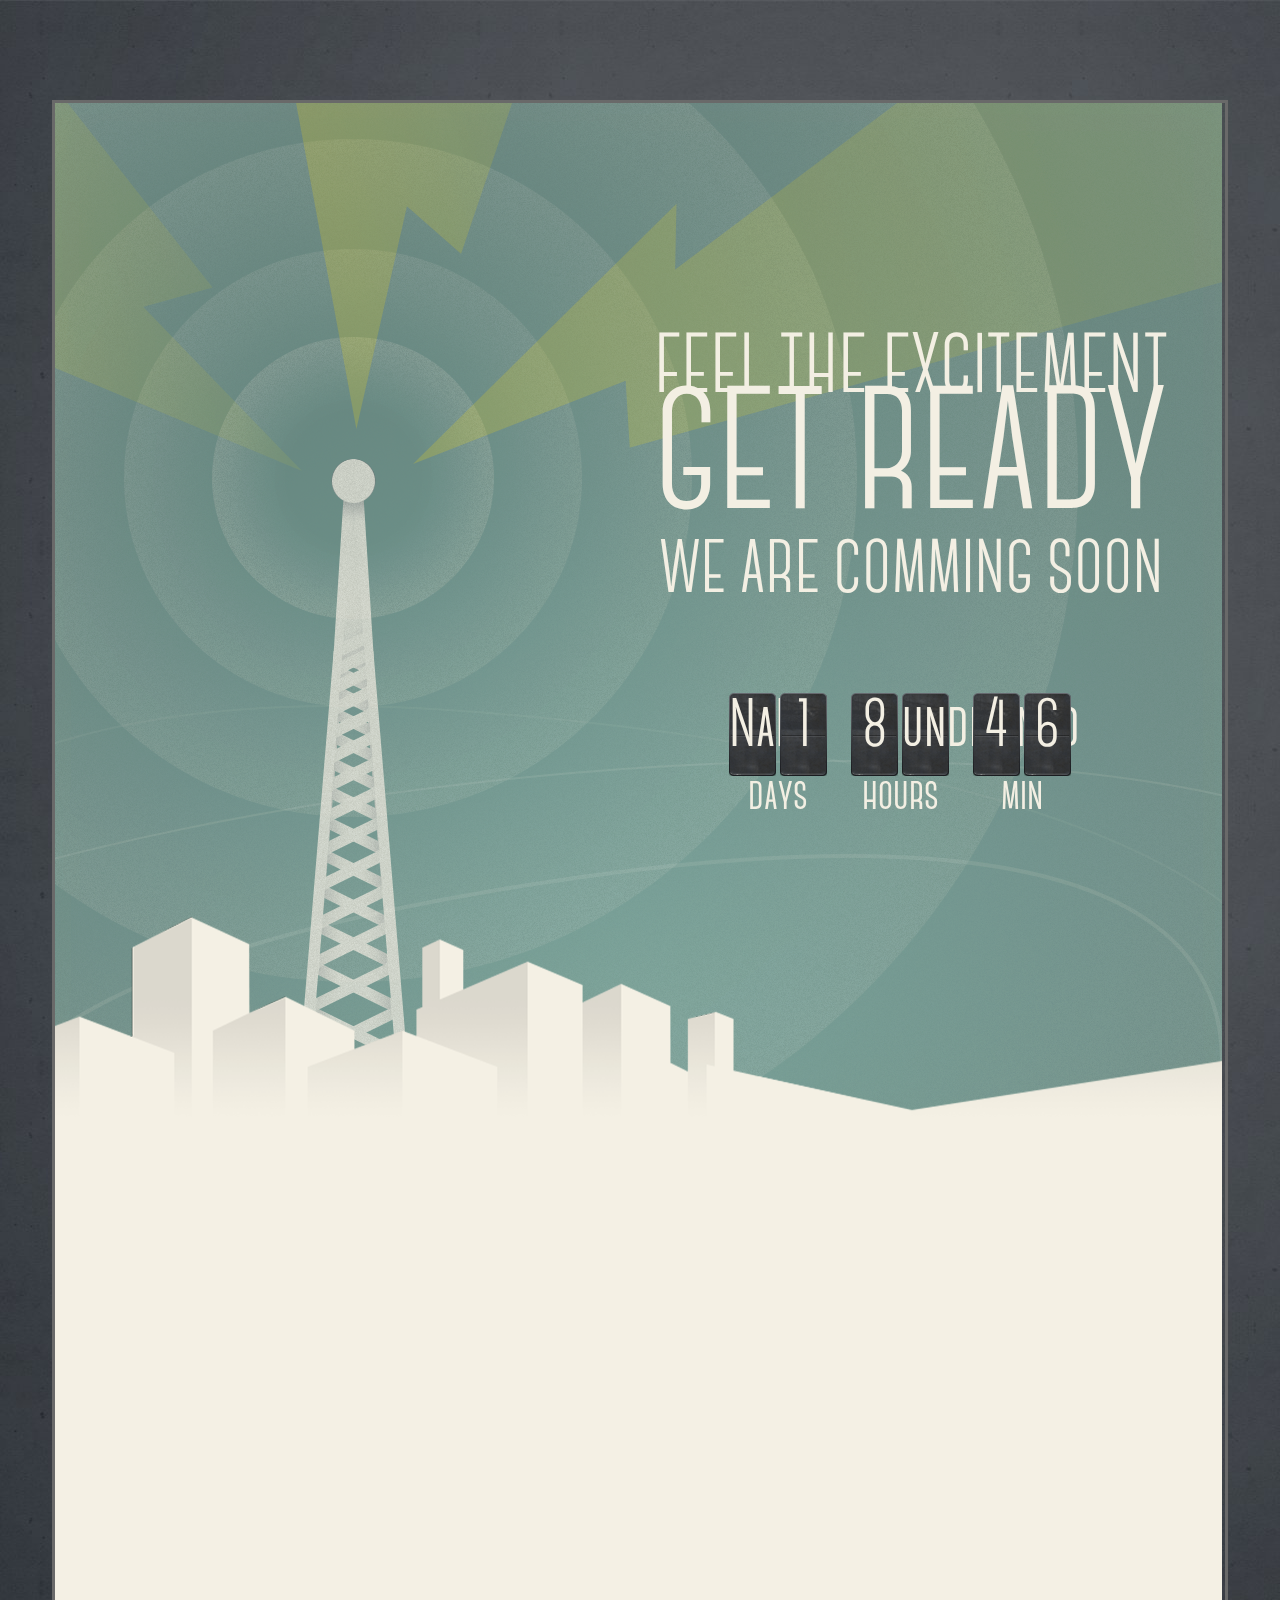
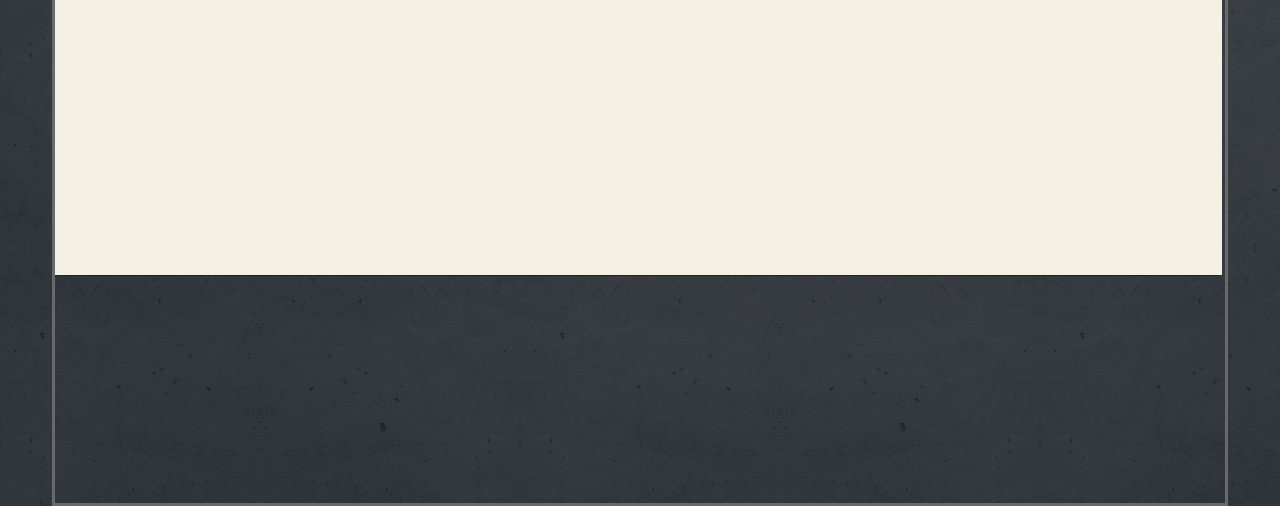
==== index.html @ 2c1621ba "Add timer script" ====
<!DOCTYPE html>
<html lang="en">
<head>
    <meta charset="UTF-8">
    <meta http-equiv="X-UA-Compatible" content="IE=edge">
    <meta name="viewport" content="width=device-width, initial-scale=1.0">
    <link rel="stylesheet" href="style/reset.css">
    <link rel="stylesheet" href="style/fontStyle.css">
    <link rel="stylesheet" href="style/style.css">
    <title>Document</title>
</head>
<body>
    <div class="content">
        <div class="main-text-box">
            <p class="elem1" id="elem1">
                Feel the excitement 
            </p>

            <p class="elem2" >
                Get Ready
            </p>

            <p class="elem3" >
                We are comming soon
            </p>
        </div>

        <div class="timer-container">

            <div class="days">

                <div class="bg">
                    <div class="bg-item">
                        <p id="d1">1</p>
                    </div>

                    <div class="bg-item">
                        <p id="d2">2</p>
                    </div>

                </div>
                <h1>days</h1>
            </div>

            
            <div class="days">

                <div class="bg">
                    <div class="bg-item">
                        <p id="h1">1</p>
                    </div>

                    <div class="bg-item">
                        <p id="h2" >2</p>
                    </div>
                    
                </div>
                <h1>hours</h1>
            </div>

            
            <div class="days">

                <div class="bg">
                    <div class="bg-item">
                        <p id="m1" >1</p>
                    </div>

                    <div class="bg-item">
                        <p id="m2" >2</p>
                    </div>
                    
                </div>
                <h1>min</h1>
            </div>

        </div>

        <div class="timer" id="timer" >
            <span id="d" ></span>
            <span id="h" ></span>
            <span id="m" ></span>
            <span id="s" ></span>
        </div> 

    </div>

    <script src="script/script.js"></script>
</body>
</html>
---- style/fontStyle.css ----
@font-face {
    font-family: 'CanterBold';
    src:url('../fonts/CanterBold.ttf.woff') format('woff'),
        url('../fonts/CanterBold.ttf.svg#CanterBold') format('svg'),
        url('../fonts/CanterBold.ttf.eot'),
        url('../fonts/CanterBold.ttf.eot?#iefix') format('embedded-opentype'); 
    font-weight: normal;
    font-style: normal;
}

body { 
    font-family: 'CanterBold';
 }  

.elem1 {
    font-family: 'CanterBold';
}

.elem2 {
    font-family: 'CanterBold';
}

.elem3 {
    font-family: 'CanterBold';
}
---- style/style.css ----
body {
  display: flex;
  align-items: center;
  background: url(../img/cooper_1.jpg);
  color: #f3efe3; }

.content {
  width: 1170px;
  height: 2000px;
  border: 3px solid #696969;
  margin: 0 auto;
  margin-top: 100px;
  background: url(../img/cooperr.png) no-repeat; }

.main-text-box {
  display: flex;
  flex-direction: column;
  align-items: center;
  margin-top: 246px;
  margin-left: 599px;
  width: 515px;
  height: 258px; }
  .main-text-box p {
    text-transform: uppercase; }
  .main-text-box .elem1 {
    font-size: 85px;
    margin-top: -21px;
    letter-spacing: 1px; }
  .main-text-box .elem2 {
    font-size: 175px;
    text-transform: uppercase;
    letter-spacing: 1px;
    margin-top: -36px; }
  .main-text-box .elem3 {
    margin-top: -17px;
    font-size: 76px;
    letter-spacing: 1px; }

.timer-container {
  margin-top: 74px;
  margin-left: 662px;
  display: flex; }
  .timer-container .days, .timer-container .hours, .timer-container .minutes, .timer-container .seconds {
    text-align: center;
    margin: 10px; }
    .timer-container .days h1, .timer-container .hours h1, .timer-container .minutes h1, .timer-container .seconds h1 {
      display: inline-block;
      font-size: 50px;
      margin: 0 auto;
      margin-top: -6px; }
  .timer-container .days .bg {
    display: flex; }
    .timer-container .days .bg .bg-item {
      margin: 2px;
      text-align: center;
      width: 47px;
      height: 83px;
      background: url("../img/time.png"); }
      .timer-container .days .bg .bg-item p {
        margin-top: 1px;
        display: inline-block;
        font-size: 69px; }

/*# sourceMappingURL=style.css.map */
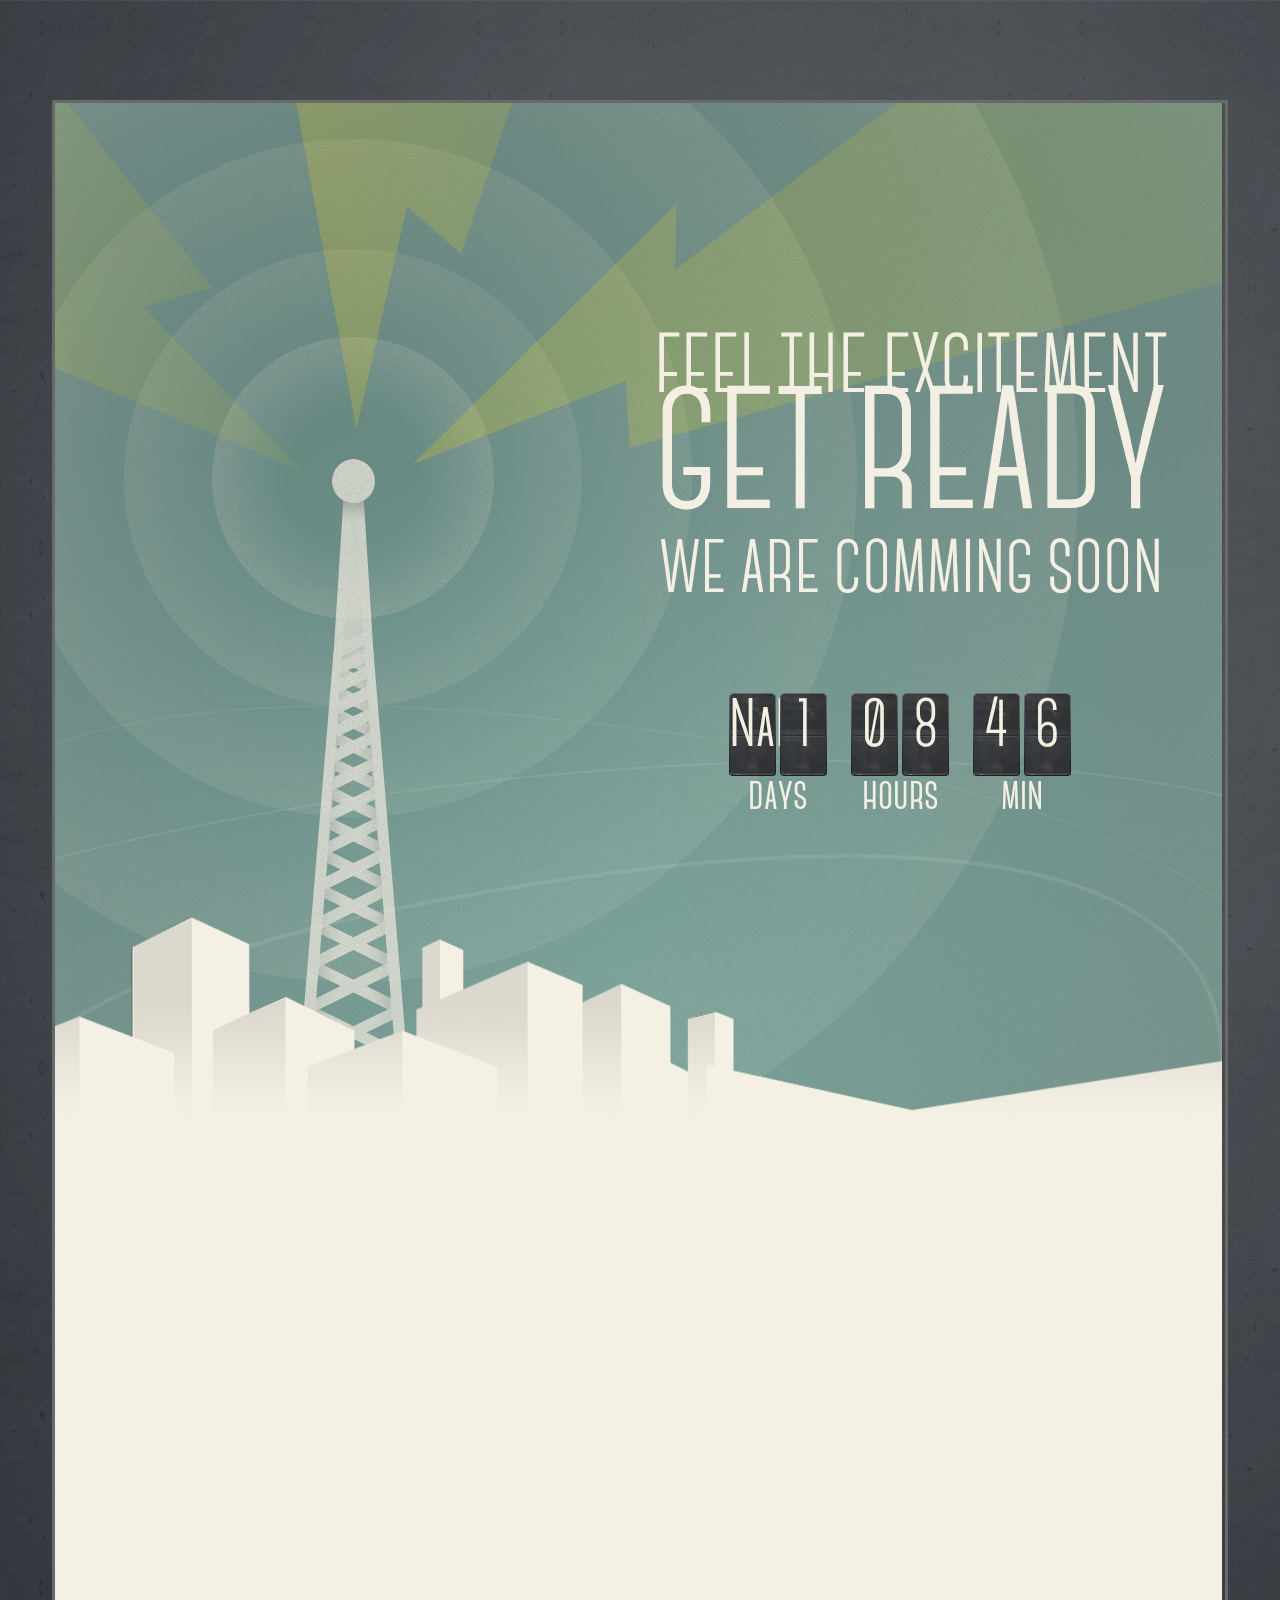
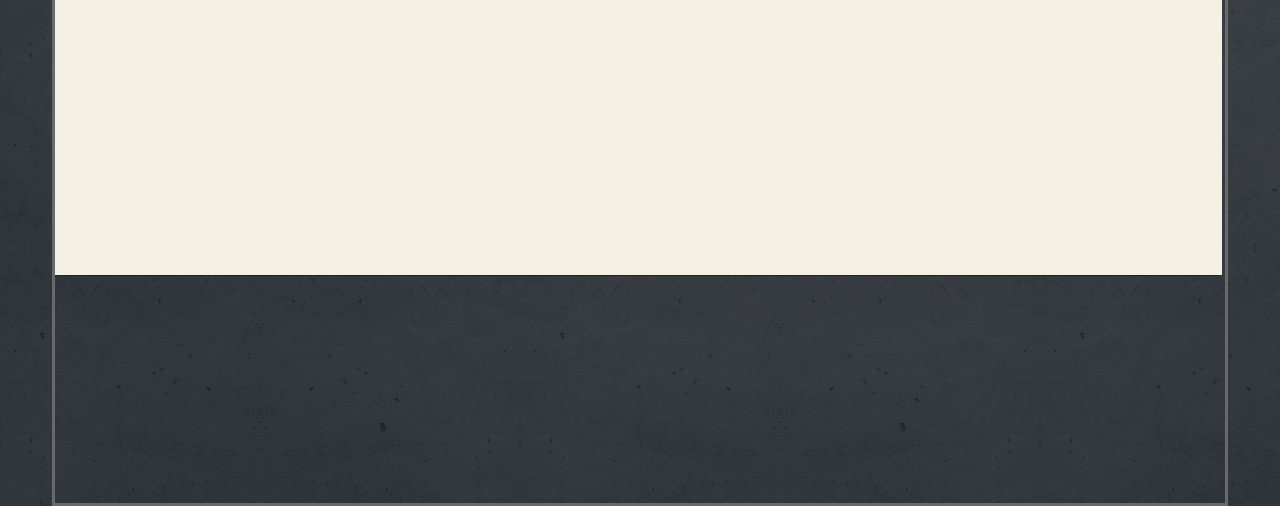
==== commit 5581e97c: "added timer" ====
--- a/index.html
+++ b/index.html
@@ -31,11 +31,11 @@
 
                 <div class="bg">
                     <div class="bg-item">
-                        <p id="d1">1</p>
+                        <p id="d1"></p>
                     </div>
 
                     <div class="bg-item">
-                        <p id="d2">2</p>
+                        <p id="d2"></p>
                     </div>
 
                 </div>
@@ -47,11 +47,11 @@
 
                 <div class="bg">
                     <div class="bg-item">
-                        <p id="h1">1</p>
+                        <p id="h1"></p>
                     </div>
 
                     <div class="bg-item">
-                        <p id="h2" >2</p>
+                        <p id="h2" ></p>
                     </div>
                     
                 </div>
@@ -63,11 +63,11 @@
 
                 <div class="bg">
                     <div class="bg-item">
-                        <p id="m1" >1</p>
+                        <p id="m1" ></p>
                     </div>
 
                     <div class="bg-item">
-                        <p id="m2" >2</p>
+                        <p id="m2" ></p>
                     </div>
                     
                 </div>
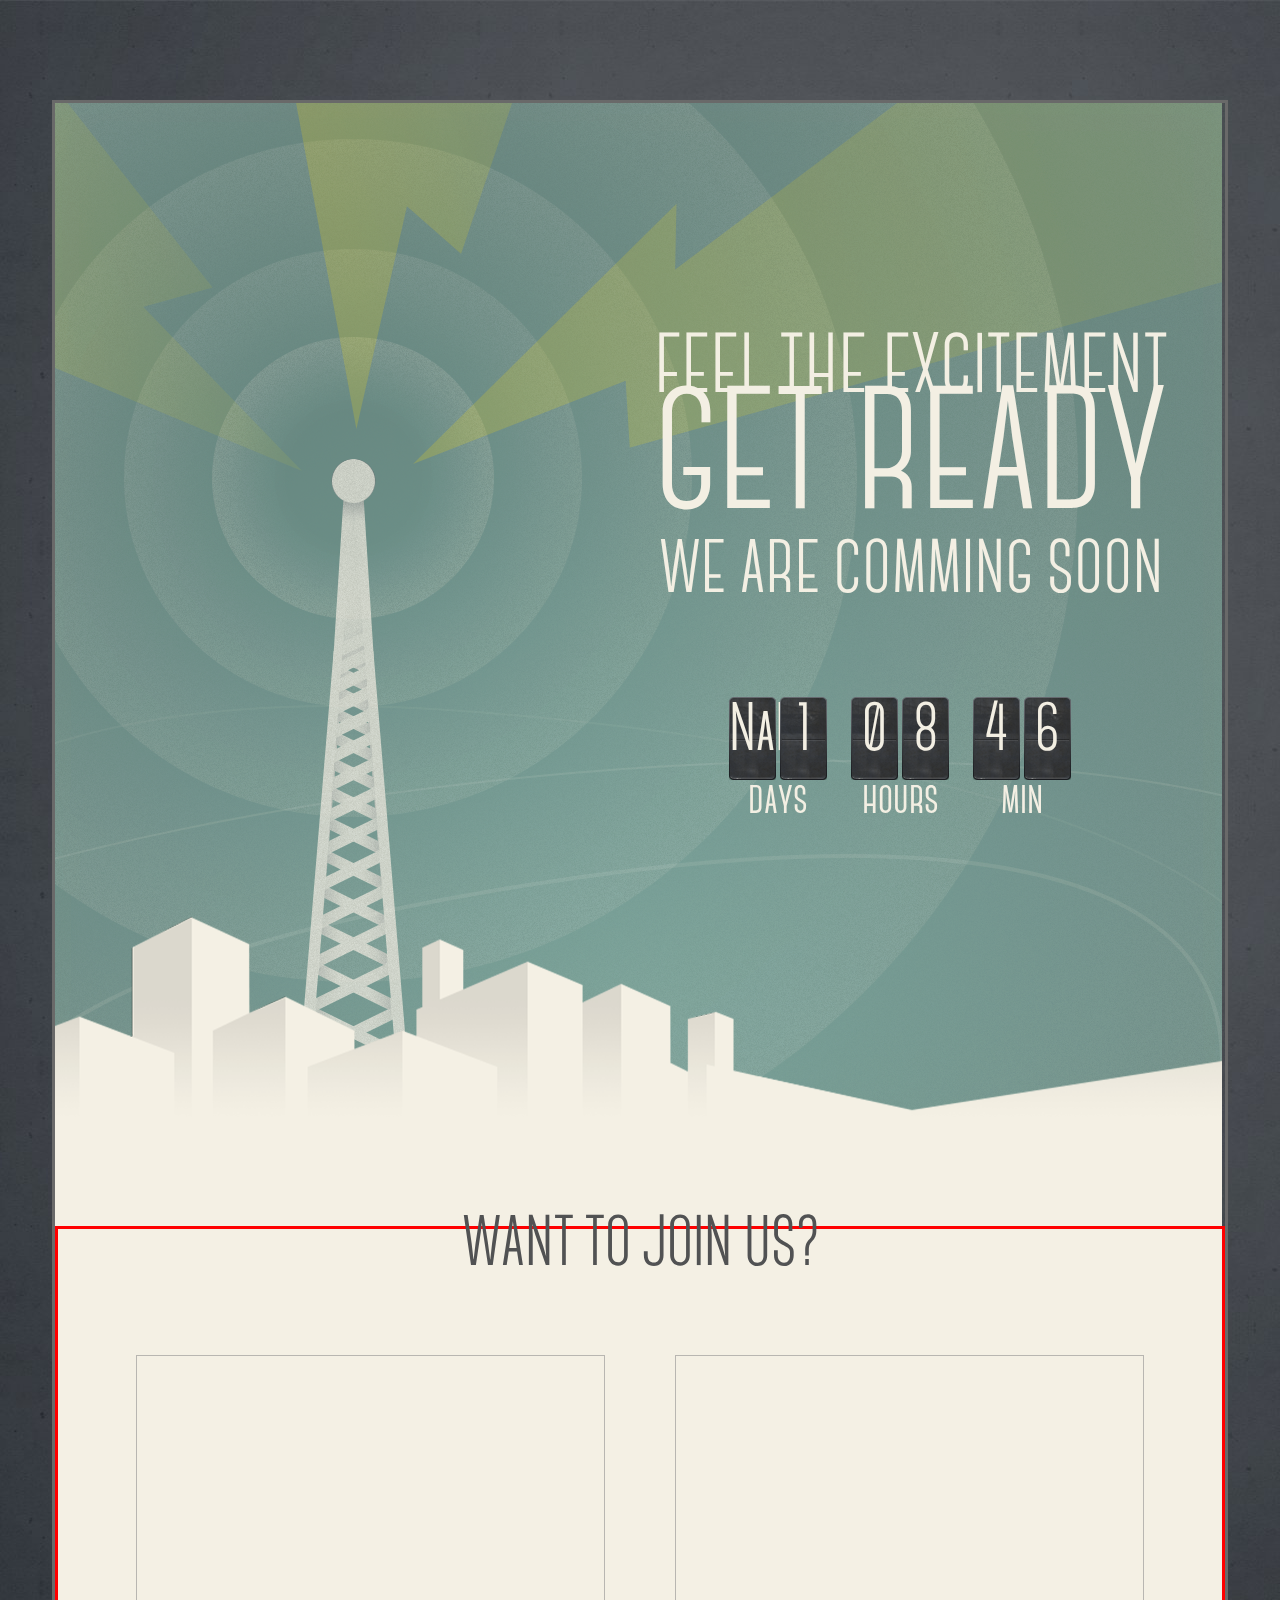
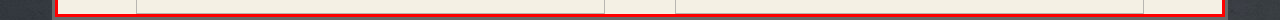
==== commit 9b27564a: "add join section" ====
--- a/index.html
+++ b/index.html
@@ -11,77 +11,100 @@
 </head>
 <body>
     <div class="content">
-        <div class="main-text-box">
-            <p class="elem1" id="elem1">
+
+        <!-- Надпись в топе сайта -->
+        <div class="main-text">
+            <p class="main-text__row1" id="elem1">
                 Feel the excitement 
             </p>
 
-            <p class="elem2" >
+            <p class="main-text__row2" >
                 Get Ready
             </p>
 
-            <p class="elem3" >
+            <p class="main-text__row3" >
                 We are comming soon
             </p>
         </div>
 
-        <div class="timer-container">
+        <!-- Таймер -->
+        <div class="timer">
+            <!-- Дни -->
+            <div class="timer-column">
 
-            <div class="days">
-
-                <div class="bg">
-                    <div class="bg-item">
+                <div class="timer-column__numbers">
+                    <div class="timer-column__number-box">
                         <p id="d1"></p>
                     </div>
 
-                    <div class="bg-item">
+                    <div class="timer-column__number-box">
                         <p id="d2"></p>
                     </div>
 
                 </div>
-                <h1>days</h1>
+                <h1 class="timer-column__title" >days</h1>
             </div>
 
-            
-            <div class="days">
+            <!-- Часы -->
+            <div class="timer-column">
 
-                <div class="bg">
-                    <div class="bg-item">
+                <div class="timer-column__numbers">
+                    <div class="timer-column__number-box">
                         <p id="h1"></p>
                     </div>
 
-                    <div class="bg-item">
-                        <p id="h2" ></p>
+                    <div class="timer-column__number-box">
+                        <p id="h2"></p>
                     </div>
-                    
+
                 </div>
-                <h1>hours</h1>
+                <h1 class="timer-column__title" >hours</h1>
             </div>
 
-            
-            <div class="days">
+            <!-- Минуты -->
+            <div class="timer-column">
 
-                <div class="bg">
-                    <div class="bg-item">
-                        <p id="m1" ></p>
+                <div class="timer-column__numbers">
+                    <div class="timer-column__number-box">
+                        <p id="m1"></p>
                     </div>
 
-                    <div class="bg-item">
-                        <p id="m2" ></p>
+                    <div class="timer-column__number-box">
+                        <p id="m2"></p>
                     </div>
-                    
+
                 </div>
-                <h1>min</h1>
+                <h1 class="timer-column__title" >min</h1>
             </div>
-
         </div>
 
-        <div class="timer" id="timer" >
-            <span id="d" ></span>
-            <span id="h" ></span>
-            <span id="m" ></span>
-            <span id="s" ></span>
-        </div> 
+        <!-- Нижний блок-приглашение -->
+        <div class="join-section">
+
+
+            <p class="header-text">
+                Want to join us?
+            </p>
+
+                <div class="join-section__container">
+                    <div class="map">
+
+                    </div>
+                    <div class="contact-from">
+
+                    </div>
+                </div>
+
+                <div class="address">
+                    <div class="address__col1"></div>
+                    <div class="address__col2"></div>
+                </div>
+
+                <div class="social-icons">
+
+                </div>
+        </div>
+        
 
     </div>
 
--- a/style/style.css
+++ b/style/style.css
@@ -5,60 +5,102 @@
   color: #f3efe3; }
 
 .content {
-  width: 1170px;
-  height: 2000px;
+  min-width: 1170px;
+  height: auto;
   border: 3px solid #696969;
   margin: 0 auto;
   margin-top: 100px;
   background: url(../img/cooperr.png) no-repeat; }
 
-.main-text-box {
+.main-text {
   display: flex;
   flex-direction: column;
   align-items: center;
   margin-top: 246px;
   margin-left: 599px;
   width: 515px;
-  height: 258px; }
-  .main-text-box p {
+  height: auto; }
+  .main-text p {
     text-transform: uppercase; }
-  .main-text-box .elem1 {
-    font-size: 85px;
-    margin-top: -21px;
-    letter-spacing: 1px; }
-  .main-text-box .elem2 {
-    font-size: 175px;
-    text-transform: uppercase;
-    letter-spacing: 1px;
-    margin-top: -36px; }
-  .main-text-box .elem3 {
-    margin-top: -17px;
-    font-size: 76px;
-    letter-spacing: 1px; }
 
-.timer-container {
+.main-text__row1 {
+  font-size: 85px;
+  margin-top: -21px;
+  letter-spacing: 1px; }
+
+.main-text__row2 {
+  font-size: 175px;
+  letter-spacing: 1px;
+  margin-top: -36px; }
+
+.main-text__row3 {
+  margin-top: -17px;
+  font-size: 76px;
+  letter-spacing: 1px; }
+
+.timer {
   margin-top: 74px;
   margin-left: 662px;
   display: flex; }
-  .timer-container .days, .timer-container .hours, .timer-container .minutes, .timer-container .seconds {
-    text-align: center;
-    margin: 10px; }
-    .timer-container .days h1, .timer-container .hours h1, .timer-container .minutes h1, .timer-container .seconds h1 {
-      display: inline-block;
-      font-size: 50px;
-      margin: 0 auto;
-      margin-top: -6px; }
-  .timer-container .days .bg {
-    display: flex; }
-    .timer-container .days .bg .bg-item {
-      margin: 2px;
-      text-align: center;
-      width: 47px;
-      height: 83px;
-      background: url("../img/time.png"); }
-      .timer-container .days .bg .bg-item p {
-        margin-top: 1px;
-        display: inline-block;
-        font-size: 69px; }
+
+.timer-column {
+  text-align: center;
+  margin: 10px; }
+  .timer-column h1 {
+    display: inline-block;
+    font-size: 50px;
+    margin: 0 auto;
+    margin-top: -6px; }
+
+.timer-column__numbers {
+  display: flex; }
+
+.timer-column__number-box {
+  margin: 2px;
+  text-align: center;
+  width: 47px;
+  height: 83px;
+  background: url("../img/time.png"); }
+  .timer-column__number-box p {
+    margin-top: 1px;
+    display: inline-block;
+    font-size: 69px; }
+
+.join-section {
+  width: 100%;
+  height: auto;
+  box-sizing: border-box;
+  display: flex;
+  flex-direction: column;
+  align-items: center;
+  margin-top: 390px;
+  border: 3px solid red; }
+
+.header-text {
+  color: #515253;
+  text-transform: uppercase;
+  font-size: 72px;
+  margin-top: -18px; }
+
+.join-section__container {
+  margin-top: 72px;
+  display: flex; }
+
+.map {
+  box-sizing: border-box;
+  width: 469px;
+  height: 259px;
+  border: 1px solid #b8b6b1;
+  margin-right: 35px; }
+
+.contact-from {
+  box-sizing: border-box;
+  width: 469px;
+  height: 259px;
+  border: 1px solid #b8b6b1;
+  margin-left: 35px; }
+
+.address {
+  display: flex; }
 
 /*# sourceMappingURL=style.css.map */
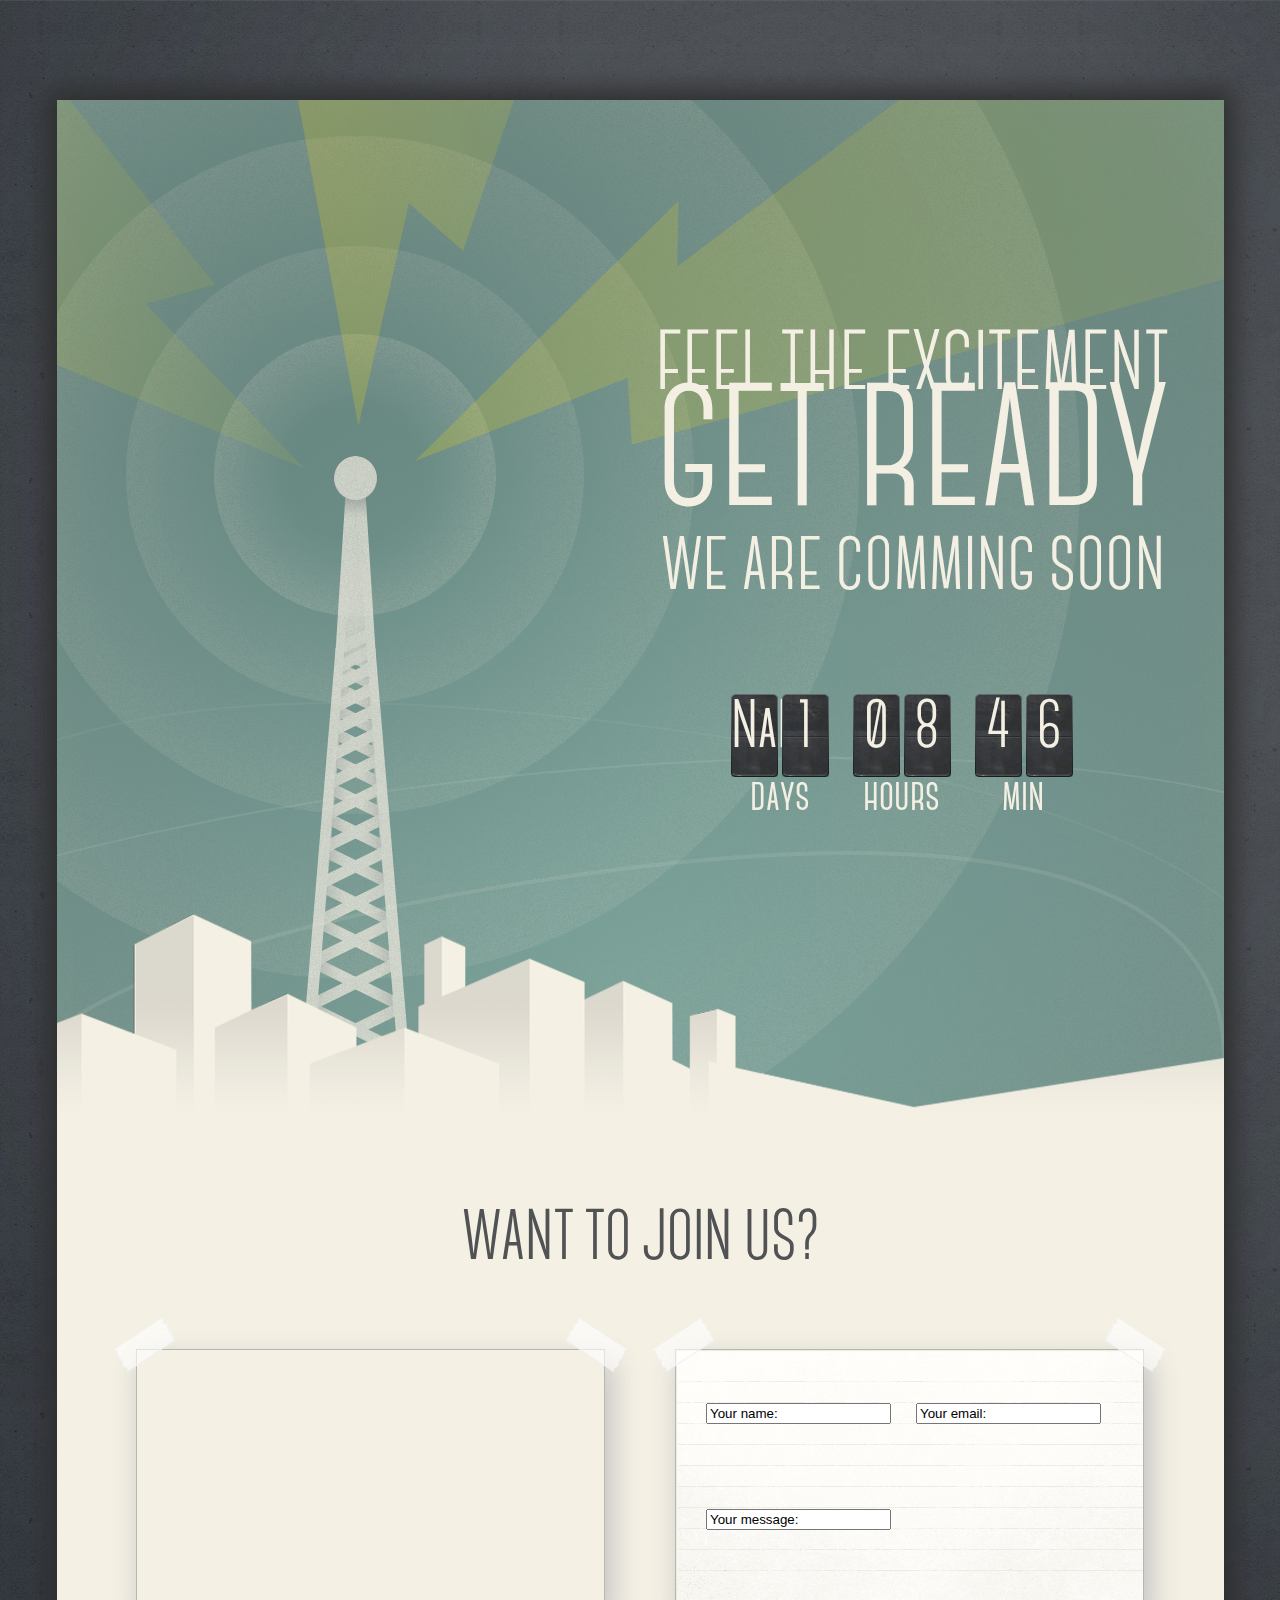
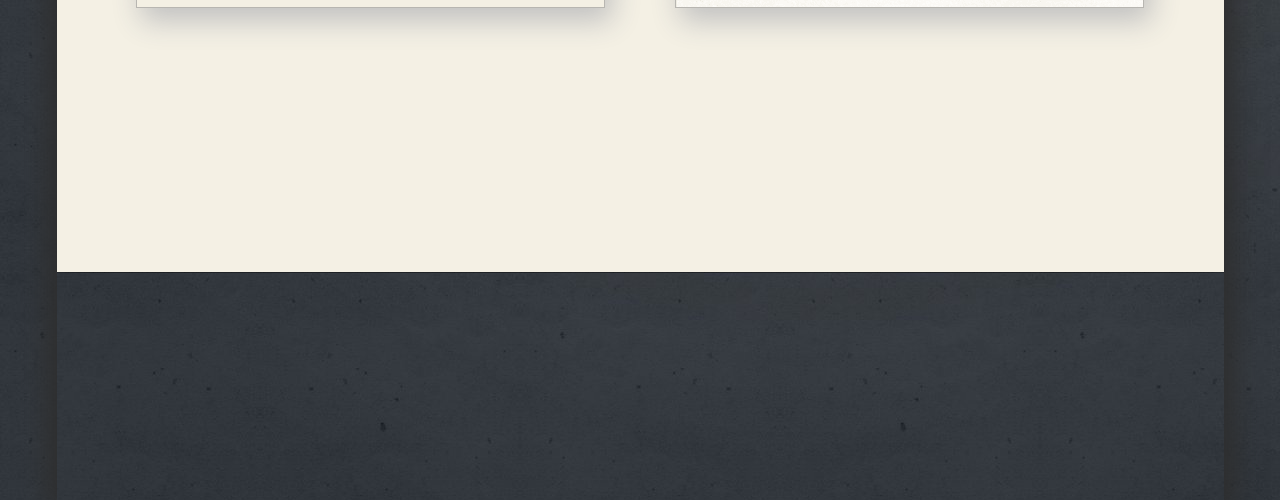
==== commit 9e3b592d: "add map and contact-formn in join-section" ====
--- a/index.html
+++ b/index.html
@@ -87,11 +87,26 @@
             </p>
 
                 <div class="join-section__container">
+
+                    <!-- Карта -->
                     <div class="map">
+                        <iframe src="https://www.google.com/maps/embed?pb=!1m18!1m12!1m3!1d667.2364106942833!2d49.10293152749651!3d55.770542811733606!2m3!1f0!2f0!3f0!3m2!1i1024!2i768!4f13.1!3m3!1m2!1s0x415eacfbd5f48d87%3A0x56f3dc5c41f56ce1!2z0JrQsNC30LDQvdGB0LrQuNC5INC40L3QvdC-0LLQsNGG0LjQvtC90L3Ri9C5INGD0L3QuNCy0LXRgNGB0LjRgtC10YIg0LjQvNC10L3QuCDQki7Qky4g0KLQuNC80LjRgNGP0YHQvtCy0LAgKNCY0K3Qo9CfKQ!5e0!3m2!1sru!2sru!4v1647883097392!5m2!1sru!2sru" width="100%" height="100%" style="border:0;" allowfullscreen="" loading="lazy"></iframe>
 
+                        <img class="tape-left" src="/img/tape.png" alt="tape">
+                        <img class="tape-right" src="/img/tape.png" alt="tape">
                     </div>
-                    <div class="contact-from">
 
+                    <!-- Форма ввода -->
+                    <div class="contact-form">
+
+                        <form action="#">
+                            <input class="contact-form__input-name" type="text" value="Your name:" >
+                            <input class="contact-form__input-email" type="text" value="Your email:" >
+                            <input class="contact-form__input-message" type="text" value="Your message:" >
+                        </form>
+                        
+                        <img class="tape-left" src="/img/tape.png" alt="tape">
+                        <img class="tape-right" src="/img/tape.png" alt="tape">
                     </div>
                 </div>
 
--- a/style/style.css
+++ b/style/style.css
@@ -5,12 +5,13 @@
   color: #f3efe3; }
 
 .content {
-  min-width: 1170px;
-  height: auto;
-  border: 3px solid #696969;
+  min-width: 1167px;
+  box-sizing: border-box;
+  height: 2000px;
   margin: 0 auto;
   margin-top: 100px;
-  background: url(../img/cooperr.png) no-repeat; }
+  background: url(../img/cooperr.png) no-repeat;
+  box-shadow: 0px 0px 25px 10px #2e2e2e; }
 
 .main-text {
   display: flex;
@@ -73,8 +74,7 @@
   display: flex;
   flex-direction: column;
   align-items: center;
-  margin-top: 390px;
-  border: 3px solid red; }
+  margin-top: 390px; }
 
 .header-text {
   color: #515253;
@@ -88,19 +88,58 @@
 
 .map {
   box-sizing: border-box;
+  position: relative;
   width: 469px;
   height: 259px;
   border: 1px solid #b8b6b1;
-  margin-right: 35px; }
+  margin-right: 35px;
+  box-shadow: 6px 12px 27px 1px #c1c1c1; }
 
-.contact-from {
+.contact-form {
   box-sizing: border-box;
+  position: relative;
+  background: url("../img/paper.png");
   width: 469px;
   height: 259px;
   border: 1px solid #b8b6b1;
-  margin-left: 35px; }
+  margin-left: 35px;
+  box-shadow: 6px 12px 27px 1px #c1c1c1; }
+
+.paper {
+  width: 100%;
+  height: 100%; }
 
 .address {
   display: flex; }
 
+.tape-left {
+  position: absolute;
+  top: -33px;
+  left: -24px; }
+
+.tape-right {
+  position: absolute;
+  transform: scale(-1, 1);
+  top: -33px;
+  right: -24px; }
+
+.contact-form form {
+  position: relative;
+  flex-wrap: wrap; }
+
+.contact-form__input-name {
+  position: absolute;
+  margin-left: 30px;
+  margin-top: 53px; }
+
+.contact-form__input-email {
+  position: absolute;
+  margin-left: 240px;
+  margin-top: 53px; }
+
+.contact-form__input-message {
+  position: absolute;
+  margin-left: 30px;
+  margin-top: 159px; }
+
 /*# sourceMappingURL=style.css.map */
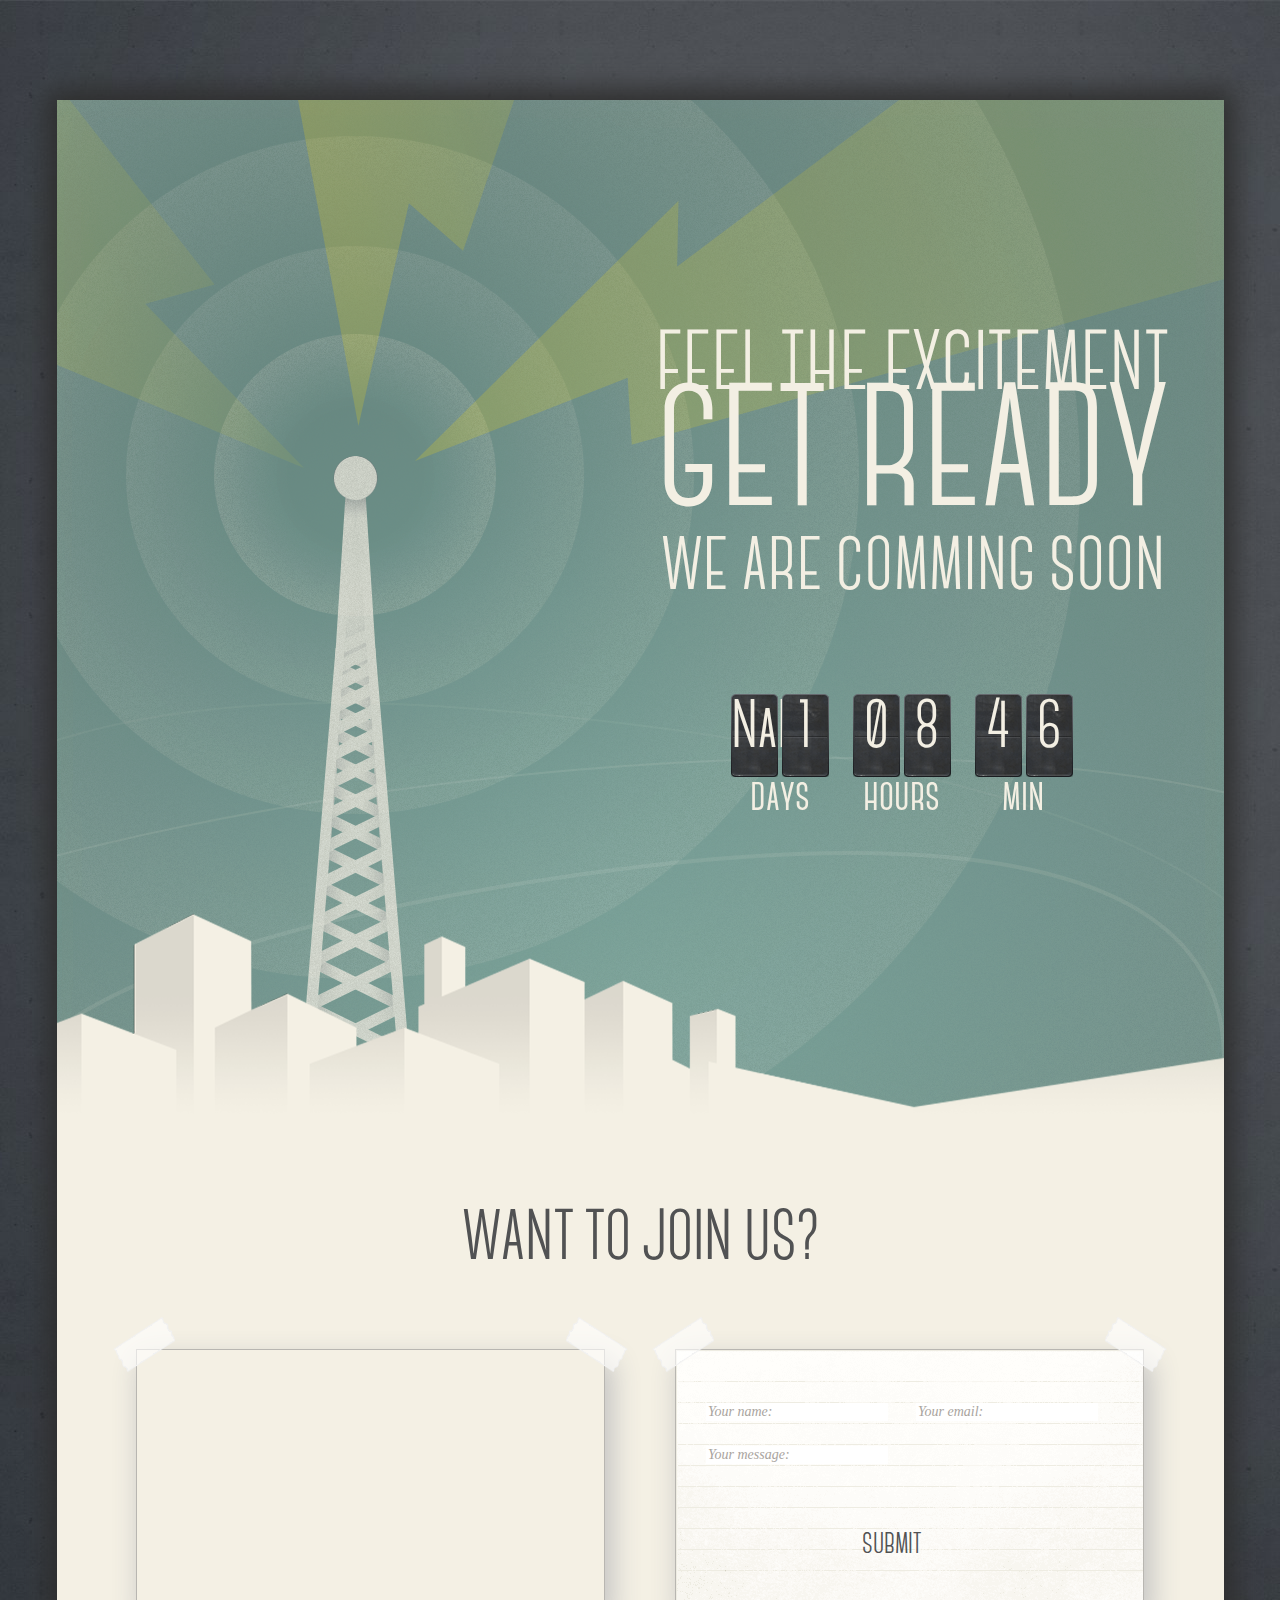
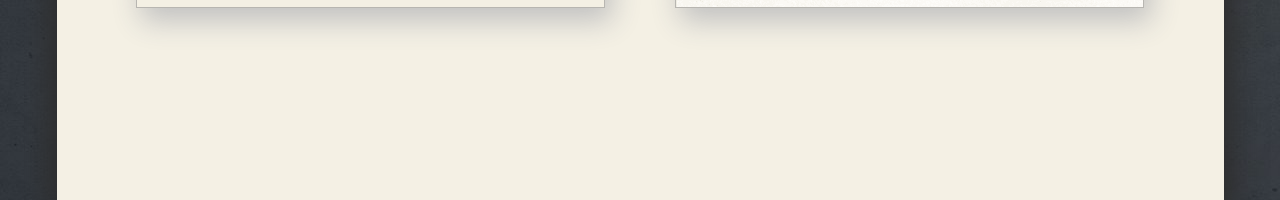
==== commit 7ddaa3fa: "edit contact-form" ====
--- a/index.html
+++ b/index.html
@@ -90,7 +90,7 @@
 
                     <!-- Карта -->
                     <div class="map">
-                        <iframe src="https://www.google.com/maps/embed?pb=!1m18!1m12!1m3!1d667.2364106942833!2d49.10293152749651!3d55.770542811733606!2m3!1f0!2f0!3f0!3m2!1i1024!2i768!4f13.1!3m3!1m2!1s0x415eacfbd5f48d87%3A0x56f3dc5c41f56ce1!2z0JrQsNC30LDQvdGB0LrQuNC5INC40L3QvdC-0LLQsNGG0LjQvtC90L3Ri9C5INGD0L3QuNCy0LXRgNGB0LjRgtC10YIg0LjQvNC10L3QuCDQki7Qky4g0KLQuNC80LjRgNGP0YHQvtCy0LAgKNCY0K3Qo9CfKQ!5e0!3m2!1sru!2sru!4v1647883097392!5m2!1sru!2sru" width="100%" height="100%" style="border:0;" allowfullscreen="" loading="lazy"></iframe>
+                        <iframe src="https://www.google.com/maps/embed?pb=!1m18!1m12!1m3!1d5484.788895901963!2d49.09018355758983!3d55.838019766607836!2m3!1f0!2f0!3f0!3m2!1i1024!2i768!4f13.1!3m3!1m2!1s0x415952a23aa705d1%3A0x960e377ab1f97d94![base64]!5e0!3m2!1sru!2sru!4v1647947202061!5m2!1sru!2sru" width="100%" height="100%" style="border:0;" allowfullscreen="" loading="lazy"></iframe>
 
                         <img class="tape-left" src="/img/tape.png" alt="tape">
                         <img class="tape-right" src="/img/tape.png" alt="tape">
@@ -103,6 +103,8 @@
                             <input class="contact-form__input-name" type="text" value="Your name:" >
                             <input class="contact-form__input-email" type="text" value="Your email:" >
                             <input class="contact-form__input-message" type="text" value="Your message:" >
+
+                            <input class="contact-form__submit-btn" type="submit" value="Submit">
                         </form>
                         
                         <img class="tape-left" src="/img/tape.png" alt="tape">
--- a/style/fontStyle.css
+++ b/style/fontStyle.css
@@ -22,4 +22,8 @@
 
 .elem3 {
     font-family: 'CanterBold';
+}
+
+.contact-form__submit-btn {
+    font-family: 'CanterBold';
 }--- a/style/style.css
+++ b/style/style.css
@@ -7,7 +7,7 @@
 .content {
   min-width: 1167px;
   box-sizing: border-box;
-  height: 2000px;
+  height: 1700px;
   margin: 0 auto;
   margin-top: 100px;
   background: url(../img/cooperr.png) no-repeat;
@@ -127,19 +127,35 @@
   position: relative;
   flex-wrap: wrap; }
 
+.contact-form__input-name,
+.contact-form__input-email,
+.contact-form__input-message {
+  font-size: 14px;
+  font-family: "Georgia";
+  color: #a9a49e;
+  font-style: italic;
+  border: none;
+  position: absolute; }
+
 .contact-form__input-name {
-  position: absolute;
   margin-left: 30px;
   margin-top: 53px; }
 
 .contact-form__input-email {
-  position: absolute;
   margin-left: 240px;
   margin-top: 53px; }
 
 .contact-form__input-message {
-  position: absolute;
   margin-left: 30px;
-  margin-top: 159px; }
+  margin-top: 96px; }
+
+.contact-form__submit-btn {
+  margin-left: 180px;
+  margin-top: 179px;
+  border: none;
+  text-transform: uppercase;
+  font-size: 30px;
+  background: transparent;
+  color: #515253; }
 
 /*# sourceMappingURL=style.css.map */
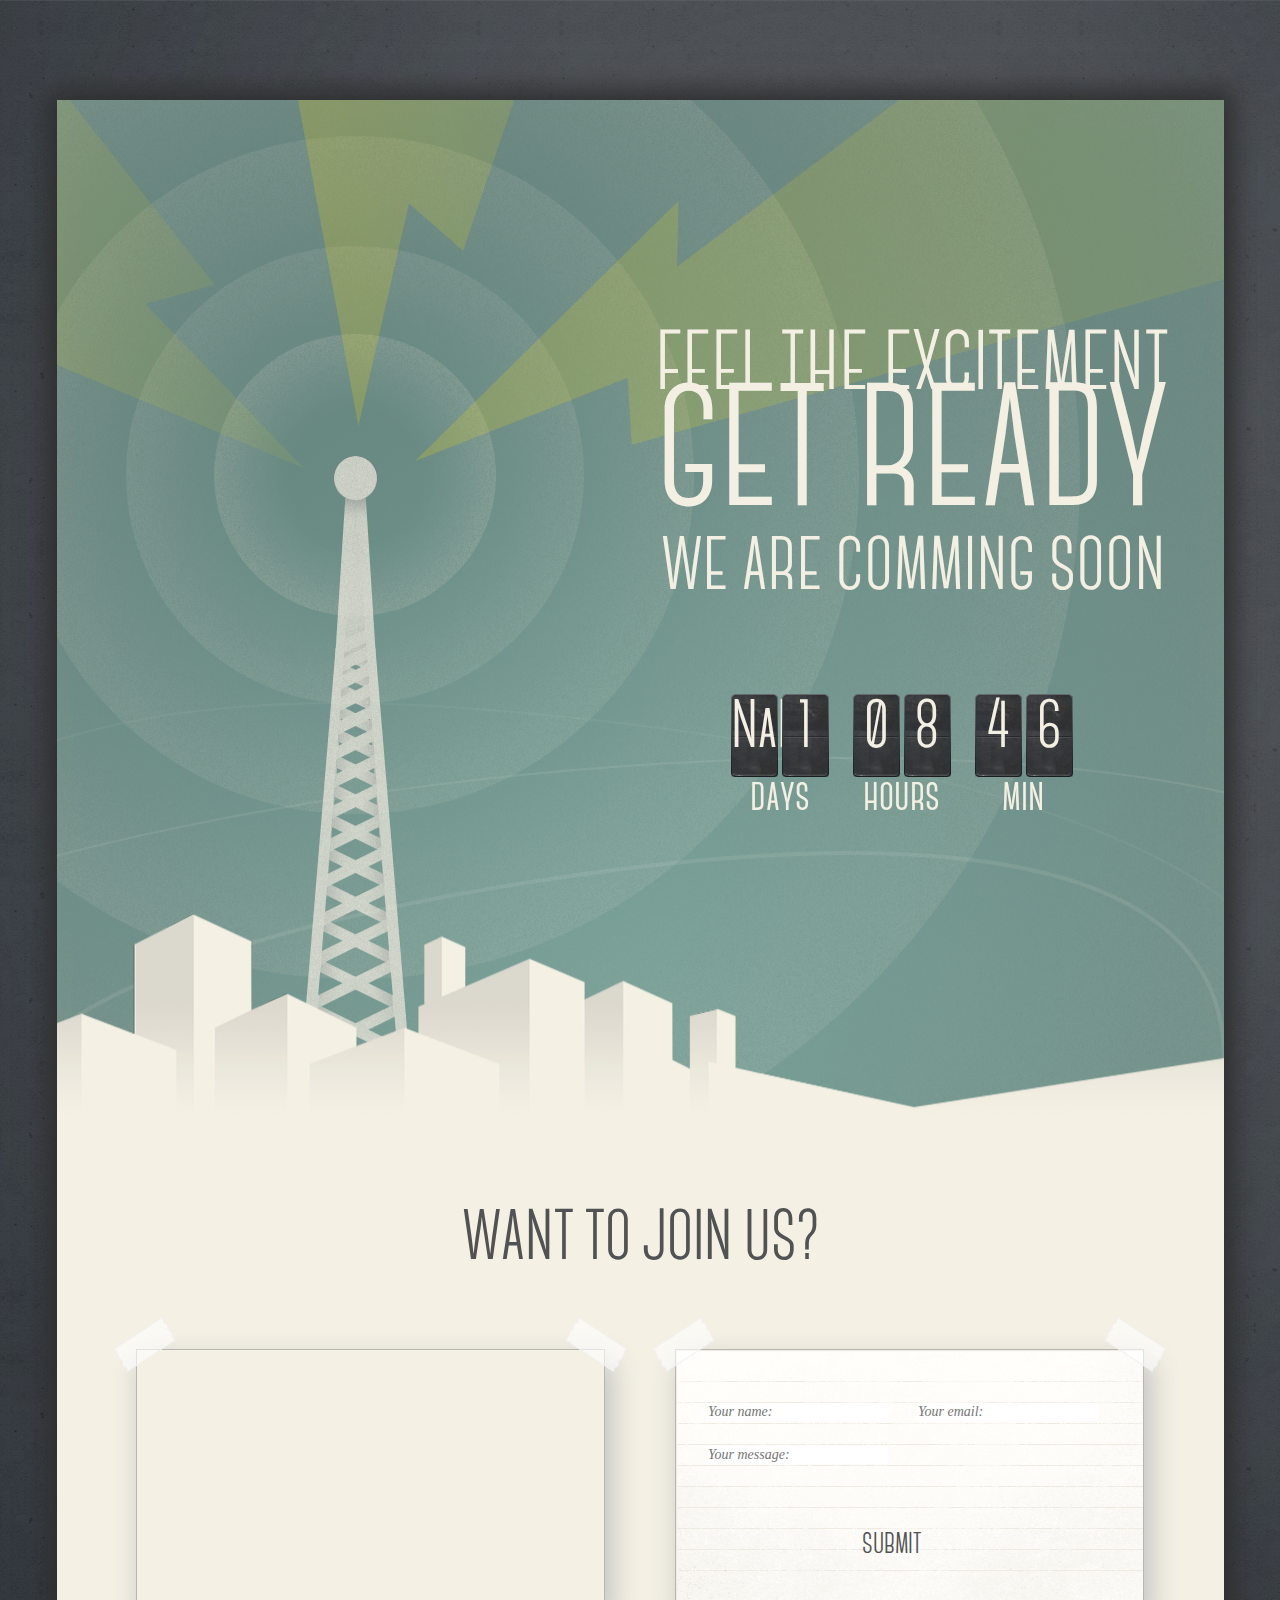
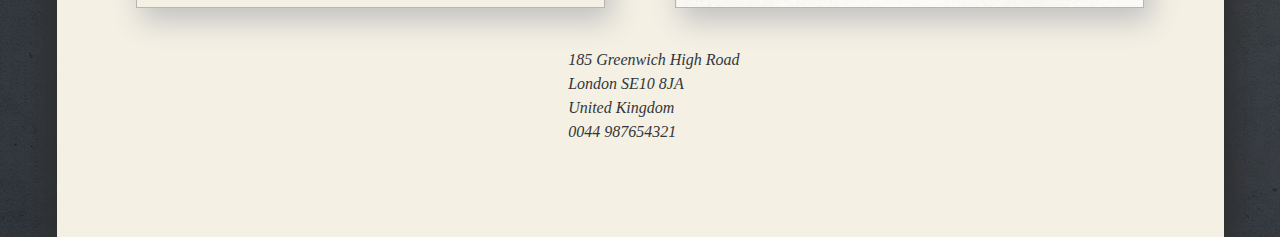
==== commit b0287d6f: "create footer" ====
--- a/index.html
+++ b/index.html
@@ -5,7 +5,6 @@
     <meta http-equiv="X-UA-Compatible" content="IE=edge">
     <meta name="viewport" content="width=device-width, initial-scale=1.0">
     <link rel="stylesheet" href="style/reset.css">
-    <link rel="stylesheet" href="style/fontStyle.css">
     <link rel="stylesheet" href="style/style.css">
     <title>Document</title>
 </head>
@@ -81,7 +80,6 @@
         <!-- Нижний блок-приглашение -->
         <div class="join-section">
 
-
             <p class="header-text">
                 Want to join us?
             </p>
@@ -100,9 +98,9 @@
                     <div class="contact-form">
 
                         <form action="#">
-                            <input class="contact-form__input-name" type="text" value="Your name:" >
-                            <input class="contact-form__input-email" type="text" value="Your email:" >
-                            <input class="contact-form__input-message" type="text" value="Your message:" >
+                            <input class="contact-form__input-name" type="text" placeholder="Your name:" >
+                            <input class="contact-form__input-email" type="text" placeholder="Your email:" >
+                            <input class="contact-form__input-message" type="text" placeholder="Your message:" >
 
                             <input class="contact-form__submit-btn" type="submit" value="Submit">
                         </form>
@@ -111,15 +109,35 @@
                         <img class="tape-right" src="/img/tape.png" alt="tape">
                     </div>
                 </div>
+            </div>
+
+            <!-- Подвал -->
+            <footer>
 
                 <div class="address">
-                    <div class="address__col1"></div>
-                    <div class="address__col2"></div>
+                    <div class="address__icon">
+                       <p></p>
+                    </div>
+                    <div class="address__text">
+                        <ul>
+                            <li>185 Greenwich High Road</li>
+                            <li>London SE10 8JA </li>
+                            <li>United Kingdom</li>
+                            <li>0044 987654321</li>
+                        </ul>
+                    </div>
                 </div>
 
                 <div class="social-icons">
+                    <ul>
+                        <li></li>
+                        <li></li>
+                        <li></li>
+                    </ul>
+                </div>
 
-                </div>
+            </footer>
+
         </div>
         
 
--- a/style/style.css
+++ b/style/style.css
@@ -1,13 +1,19 @@
+@font-face {
+  font-family: "CanterBold";
+  src: url("../fonts/CanterBold.ttf.woff") format("woff");
+  font-weight: normal;
+  font-style: normal; }
 body {
   display: flex;
   align-items: center;
   background: url(../img/cooper_1.jpg);
-  color: #f3efe3; }
+  color: #f3efe3;
+  font-family: "CanterBold"; }
 
 .content {
   min-width: 1167px;
   box-sizing: border-box;
-  height: 1700px;
+  height: auto;
   margin: 0 auto;
   margin-top: 100px;
   background: url(../img/cooperr.png) no-repeat;
@@ -150,6 +156,7 @@
   margin-top: 96px; }
 
 .contact-form__submit-btn {
+  font-family: "CanterBold";
   margin-left: 180px;
   margin-top: 179px;
   border: none;
@@ -158,4 +165,56 @@
   background: transparent;
   color: #515253; }
 
+footer {
+  z-index: 100;
+  color: black;
+  display: flex;
+  flex-direction: column; }
+
+.address {
+  margin-top: 40px;
+  justify-content: center; }
+
+.address__text {
+  font-size: 16px;
+  font-family: "Georgia";
+  color: #32363a;
+  font-style: italic;
+  line-height: 1.5;
+  text-align: left;
+  text-shadow: 0.5px 0.866px 0px rgba(255, 255, 255, 0.004); }
+
+.address__icon {
+  font-size: 24px;
+  font-family: "FontAwesome";
+  color: #313436;
+  line-height: 1;
+  text-shadow: 0.5px 0.866px 0px rgba(255, 255, 255, 0.004);
+  z-index: 90;
+  margin-right: 9px;
+  margin-top: 4px; }
+
+.social-icons {
+  display: flex;
+  justify-content: center;
+  margin-top: 50px; }
+
+.social-icons ul {
+  display: flex;
+  flex-direction: row;
+  z-index: 200;
+  color: black; }
+  .social-icons ul li {
+    font-size: 60px;
+    font-family: "FontAwesome";
+    color: #313435;
+    line-height: 0.4;
+    -moz-transform: matrix(0.7006806434, 0, 0, 0.6998067724, 0, 0);
+    -webkit-transform: matrix(0.7006806434, 0, 0, 0.6998067724, 0, 0);
+    -ms-transform: matrix(0.7006806434, 0, 0, 0.6998067724, 0, 0);
+    width: 52.76px;
+    height: 42.852px;
+    z-index: 85;
+    margin: 0 22px; }
+
 /*# sourceMappingURL=style.css.map */
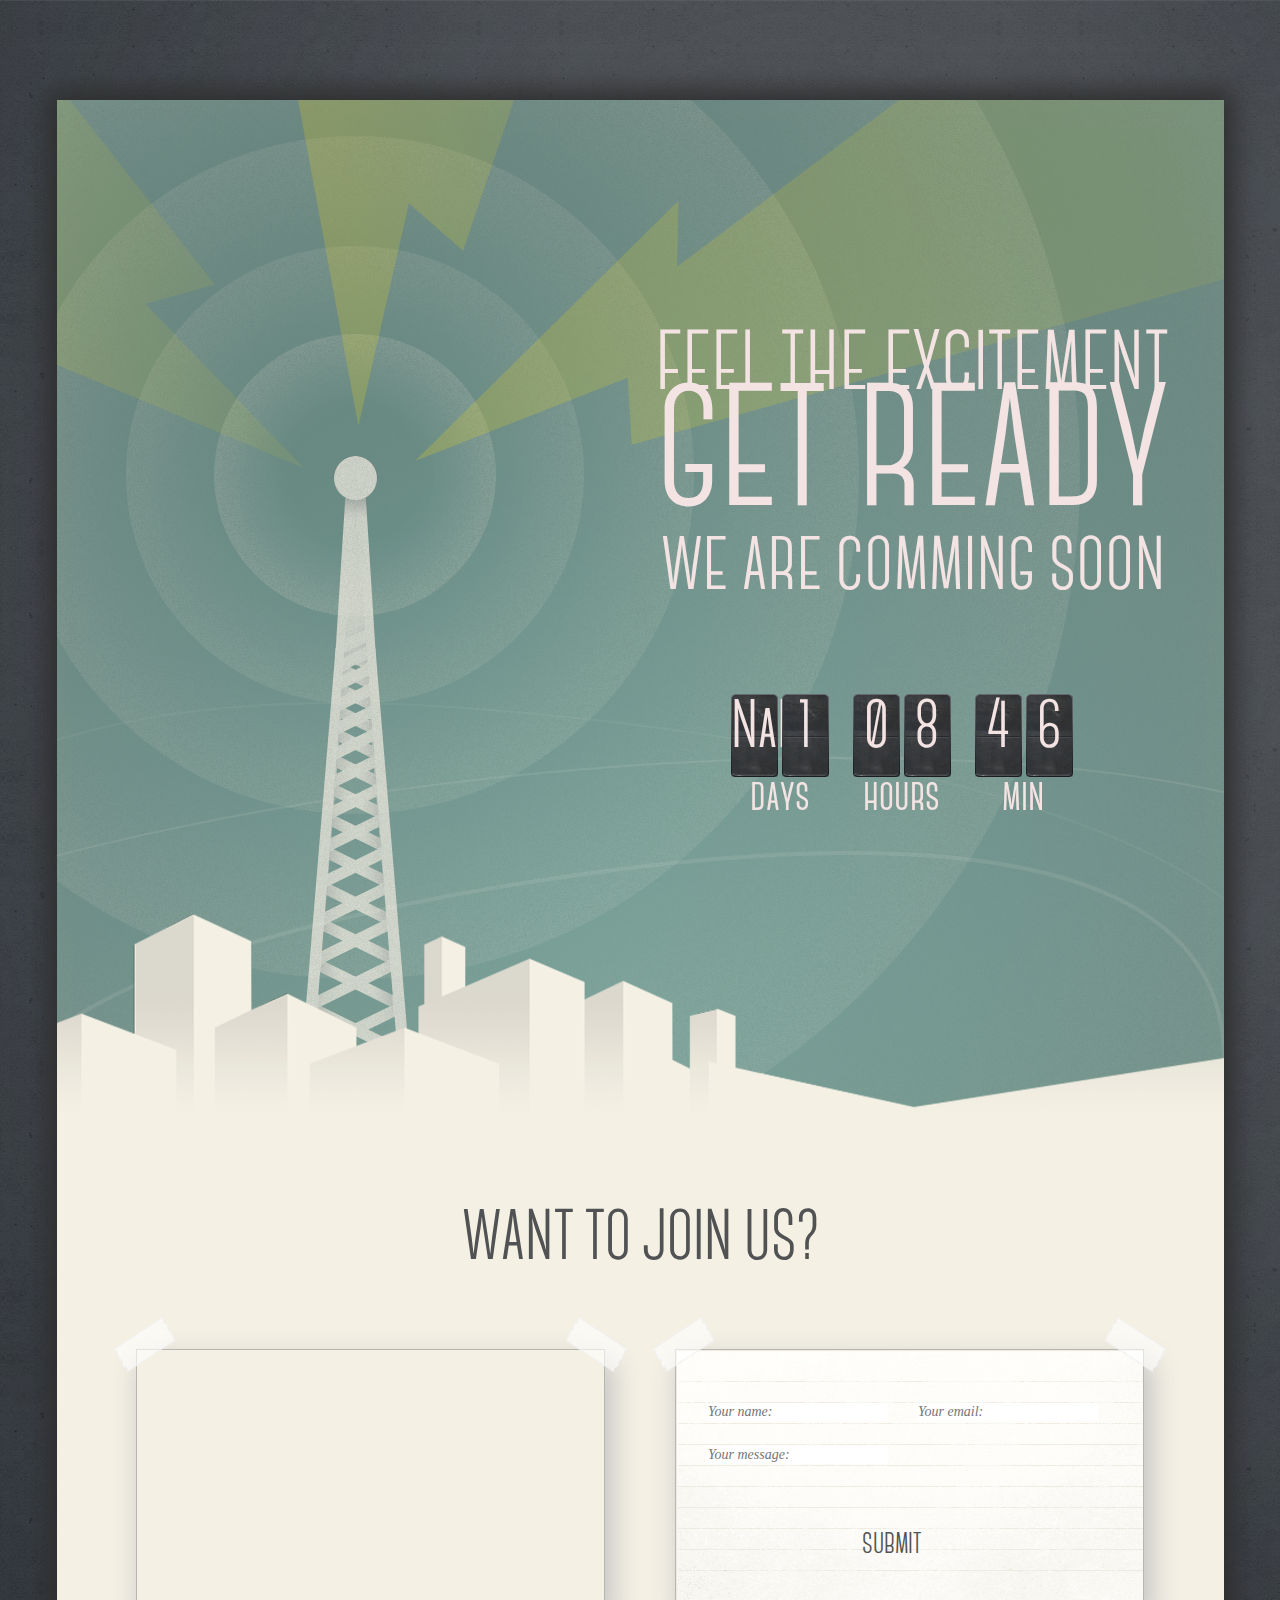
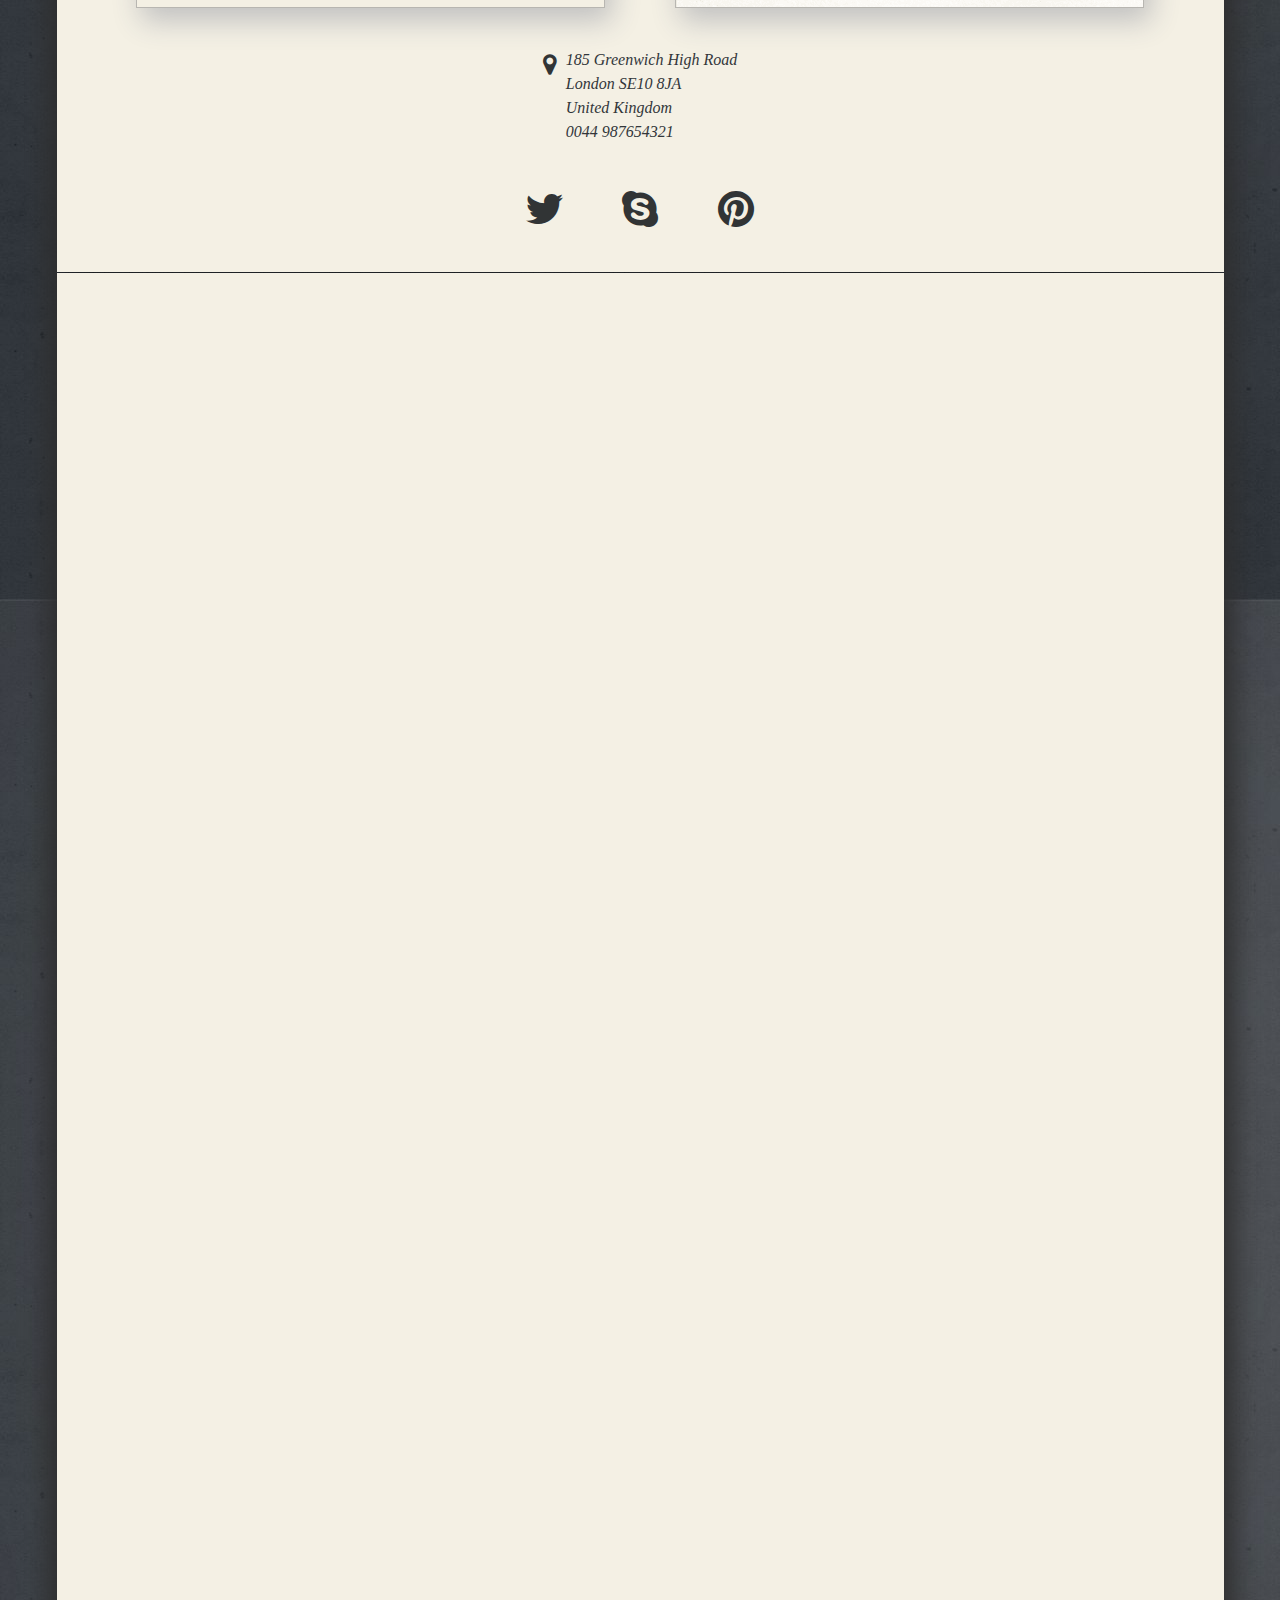
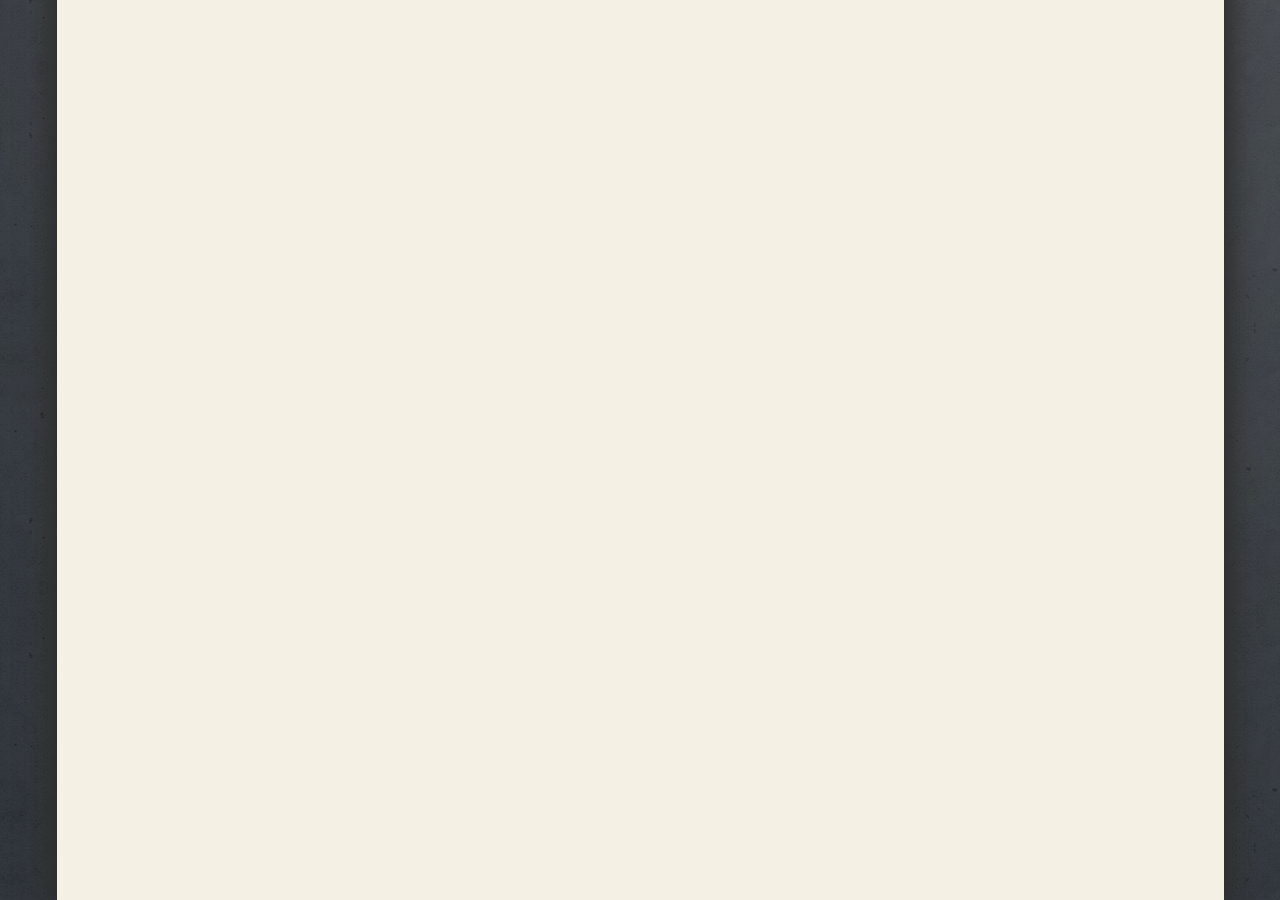
==== commit 6fa17454: "try to add adaptive" ====
--- a/index.html
+++ b/index.html
@@ -3,7 +3,7 @@
 <head>
     <meta charset="UTF-8">
     <meta http-equiv="X-UA-Compatible" content="IE=edge">
-    <meta name="viewport" content="width=device-width, initial-scale=1.0">
+    <meta name="viewport" content="width=device-width, initial-scale=1">
     <link rel="stylesheet" href="style/reset.css">
     <link rel="stylesheet" href="style/style.css">
     <title>Document</title>
--- a/style/style.css
+++ b/style/style.css
@@ -1,137 +1,206 @@
 @font-face {
-  font-family: "CanterBold";
+  font-family: 'CanterBold';
   src: url("../fonts/CanterBold.ttf.woff") format("woff");
   font-weight: normal;
-  font-style: normal; }
+  font-style: normal;
+}
+
+@font-face {
+  font-family: 'FontAwesome';
+  src: url("../fonts/fontawesome.ttf");
+}
+
 body {
-  display: flex;
-  align-items: center;
+  min-width: 1167px;
+  display: -webkit-box;
+  display: -ms-flexbox;
+  display: flex;
+  -webkit-box-align: center;
+      -ms-flex-align: center;
+          align-items: center;
   background: url(../img/cooper_1.jpg);
-  color: #f3efe3;
-  font-family: "CanterBold"; }
+  color: #f3e3e3;
+  font-family: 'CanterBold';
+}
 
 .content {
+  margin: 0 auto;
   min-width: 1167px;
-  box-sizing: border-box;
-  height: auto;
-  margin: 0 auto;
+  -webkit-box-sizing: border-box;
+          box-sizing: border-box;
+  height: 4000px;
   margin-top: 100px;
-  background: url(../img/cooperr.png) no-repeat;
-  box-shadow: 0px 0px 25px 10px #2e2e2e; }
+  background: url(../img/cooperr.png) no-repeat, url(../img/bc_dublicate.png) repeat;
+  -webkit-box-shadow: 0px 0px 25px 10px #2e2e2e;
+          box-shadow: 0px 0px 25px 10px #2e2e2e;
+}
 
 .main-text {
-  display: flex;
-  flex-direction: column;
-  align-items: center;
+  display: -webkit-box;
+  display: -ms-flexbox;
+  display: flex;
+  -webkit-box-orient: vertical;
+  -webkit-box-direction: normal;
+      -ms-flex-direction: column;
+          flex-direction: column;
+  -webkit-box-align: center;
+      -ms-flex-align: center;
+          align-items: center;
   margin-top: 246px;
   margin-left: 599px;
   width: 515px;
-  height: auto; }
-  .main-text p {
-    text-transform: uppercase; }
+  height: auto;
+}
+
+.main-text p {
+  text-transform: uppercase;
+}
 
 .main-text__row1 {
   font-size: 85px;
   margin-top: -21px;
-  letter-spacing: 1px; }
+  letter-spacing: 1px;
+}
 
 .main-text__row2 {
   font-size: 175px;
   letter-spacing: 1px;
-  margin-top: -36px; }
+  margin-top: -36px;
+}
 
 .main-text__row3 {
   margin-top: -17px;
   font-size: 76px;
-  letter-spacing: 1px; }
+  letter-spacing: 1px;
+}
 
 .timer {
   margin-top: 74px;
   margin-left: 662px;
-  display: flex; }
+  display: -webkit-box;
+  display: -ms-flexbox;
+  display: flex;
+}
 
 .timer-column {
   text-align: center;
-  margin: 10px; }
-  .timer-column h1 {
-    display: inline-block;
-    font-size: 50px;
-    margin: 0 auto;
-    margin-top: -6px; }
+  margin: 10px;
+}
+
+.timer-column h1 {
+  display: inline-block;
+  font-size: 50px;
+  margin: 0 auto;
+  margin-top: -6px;
+}
 
 .timer-column__numbers {
-  display: flex; }
+  display: -webkit-box;
+  display: -ms-flexbox;
+  display: flex;
+}
 
 .timer-column__number-box {
   margin: 2px;
   text-align: center;
   width: 47px;
   height: 83px;
-  background: url("../img/time.png"); }
-  .timer-column__number-box p {
-    margin-top: 1px;
-    display: inline-block;
-    font-size: 69px; }
+  background: url("../img/time.png");
+}
+
+.timer-column__number-box p {
+  margin-top: 1px;
+  display: inline-block;
+  font-size: 69px;
+}
 
 .join-section {
   width: 100%;
   height: auto;
-  box-sizing: border-box;
-  display: flex;
-  flex-direction: column;
-  align-items: center;
-  margin-top: 390px; }
+  -webkit-box-sizing: border-box;
+          box-sizing: border-box;
+  display: -webkit-box;
+  display: -ms-flexbox;
+  display: flex;
+  -webkit-box-orient: vertical;
+  -webkit-box-direction: normal;
+      -ms-flex-direction: column;
+          flex-direction: column;
+  -webkit-box-align: center;
+      -ms-flex-align: center;
+          align-items: center;
+  margin-top: 390px;
+}
 
 .header-text {
   color: #515253;
   text-transform: uppercase;
   font-size: 72px;
-  margin-top: -18px; }
+  margin-top: -18px;
+}
 
 .join-section__container {
   margin-top: 72px;
-  display: flex; }
+  display: -webkit-box;
+  display: -ms-flexbox;
+  display: flex;
+}
 
 .map {
-  box-sizing: border-box;
+  -webkit-box-sizing: border-box;
+          box-sizing: border-box;
   position: relative;
   width: 469px;
   height: 259px;
   border: 1px solid #b8b6b1;
   margin-right: 35px;
-  box-shadow: 6px 12px 27px 1px #c1c1c1; }
+  -webkit-box-shadow: 6px 12px 27px 1px #c1c1c1;
+          box-shadow: 6px 12px 27px 1px #c1c1c1;
+}
 
 .contact-form {
-  box-sizing: border-box;
+  -webkit-box-sizing: border-box;
+          box-sizing: border-box;
   position: relative;
   background: url("../img/paper.png");
   width: 469px;
   height: 259px;
   border: 1px solid #b8b6b1;
   margin-left: 35px;
-  box-shadow: 6px 12px 27px 1px #c1c1c1; }
+  -webkit-box-shadow: 6px 12px 27px 1px #c1c1c1;
+          box-shadow: 6px 12px 27px 1px #c1c1c1;
+}
 
 .paper {
   width: 100%;
-  height: 100%; }
+  height: 100%;
+}
 
 .address {
-  display: flex; }
+  display: -webkit-box;
+  display: -ms-flexbox;
+  display: flex;
+}
 
 .tape-left {
   position: absolute;
   top: -33px;
-  left: -24px; }
+  left: -24px;
+}
 
 .tape-right {
   position: absolute;
-  transform: scale(-1, 1);
+  -webkit-transform: scale(-1, 1);
+          transform: scale(-1, 1);
   top: -33px;
-  right: -24px; }
+  right: -24px;
+}
 
 .contact-form form {
   position: relative;
-  flex-wrap: wrap; }
+  -ms-flex-wrap: wrap;
+      flex-wrap: wrap;
+}
 
 .contact-form__input-name,
 .contact-form__input-email,
@@ -141,39 +210,53 @@
   color: #a9a49e;
   font-style: italic;
   border: none;
-  position: absolute; }
+  position: absolute;
+}
 
 .contact-form__input-name {
   margin-left: 30px;
-  margin-top: 53px; }
+  margin-top: 53px;
+}
 
 .contact-form__input-email {
   margin-left: 240px;
-  margin-top: 53px; }
+  margin-top: 53px;
+}
 
 .contact-form__input-message {
   margin-left: 30px;
-  margin-top: 96px; }
+  margin-top: 96px;
+}
 
 .contact-form__submit-btn {
-  font-family: "CanterBold";
+  font-family: 'CanterBold';
   margin-left: 180px;
   margin-top: 179px;
   border: none;
   text-transform: uppercase;
   font-size: 30px;
   background: transparent;
-  color: #515253; }
+  color: #515253;
+}
 
 footer {
   z-index: 100;
   color: black;
-  display: flex;
-  flex-direction: column; }
+  display: -webkit-box;
+  display: -ms-flexbox;
+  display: flex;
+  -webkit-box-orient: vertical;
+  -webkit-box-direction: normal;
+      -ms-flex-direction: column;
+          flex-direction: column;
+}
 
 .address {
   margin-top: 40px;
-  justify-content: center; }
+  -webkit-box-pack: center;
+      -ms-flex-pack: center;
+          justify-content: center;
+}
 
 .address__text {
   font-size: 16px;
@@ -182,7 +265,8 @@
   font-style: italic;
   line-height: 1.5;
   text-align: left;
-  text-shadow: 0.5px 0.866px 0px rgba(255, 255, 255, 0.004); }
+  text-shadow: 0.5px 0.866px 0px rgba(255, 255, 255, 0.004);
+}
 
 .address__icon {
   font-size: 24px;
@@ -192,29 +276,88 @@
   text-shadow: 0.5px 0.866px 0px rgba(255, 255, 255, 0.004);
   z-index: 90;
   margin-right: 9px;
-  margin-top: 4px; }
+  margin-top: 4px;
+}
 
 .social-icons {
-  display: flex;
-  justify-content: center;
-  margin-top: 50px; }
+  display: -webkit-box;
+  display: -ms-flexbox;
+  display: flex;
+  -webkit-box-pack: center;
+      -ms-flex-pack: center;
+          justify-content: center;
+  margin-top: 50px;
+}
 
 .social-icons ul {
-  display: flex;
-  flex-direction: row;
+  display: -webkit-box;
+  display: -ms-flexbox;
+  display: flex;
+  -webkit-box-orient: horizontal;
+  -webkit-box-direction: normal;
+      -ms-flex-direction: row;
+          flex-direction: row;
   z-index: 200;
-  color: black; }
+  color: black;
+}
+
+.social-icons ul li {
+  font-size: 60px;
+  font-family: "FontAwesome";
+  color: #313435;
+  line-height: 0.4;
+  -moz-transform: matrix(0.70068, 0, 0, 0.69981, 0, 0);
+  -webkit-transform: matrix(0.70068, 0, 0, 0.69981, 0, 0);
+  -ms-transform: matrix(0.70068, 0, 0, 0.69981, 0, 0);
+  width: 52.76px;
+  height: 42.852px;
+  z-index: 85;
+  margin: 0 22px;
+}
+
+/* Landscape phones and portrait tablets */
+@media (max-width: 767px) {
+  .join-section__container {
+    -webkit-box-orient: vertical;
+    -webkit-box-direction: normal;
+        -ms-flex-direction: column;
+            flex-direction: column;
+    -webkit-box-align: center;
+        -ms-flex-align: center;
+            align-items: center;
+    width: 100%;
+  }
+  .map {
+    margin: 0px;
+    width: 938px;
+    height: 518px;
+  }
+  .address__icon {
+    margin-left: 17.16px;
+  }
+  .contact-form {
+    margin: 60px 0 0 0;
+    width: 938px;
+    height: 518px;
+  }
+  .address__icon {
+    font-size: 30px;
+  }
+  .address__text {
+    font-size: 30px;
+  }
+  .social-icons ul {
+    margin-left: -59px;
+  }
   .social-icons ul li {
-    font-size: 60px;
-    font-family: "FontAwesome";
-    color: #313435;
-    line-height: 0.4;
-    -moz-transform: matrix(0.7006806434, 0, 0, 0.6998067724, 0, 0);
-    -webkit-transform: matrix(0.7006806434, 0, 0, 0.6998067724, 0, 0);
-    -ms-transform: matrix(0.7006806434, 0, 0, 0.6998067724, 0, 0);
-    width: 52.76px;
-    height: 42.852px;
-    z-index: 85;
-    margin: 0 22px; }
-
-/*# sourceMappingURL=style.css.map */
+    font-size: 150px;
+    margin: 0 100px;
+  }
+}
+
+@media (max-width: 480px) {
+  .contact-form {
+    margin: 80px 0 0 0;
+  }
+}
+/*# sourceMappingURL=style.css.map */